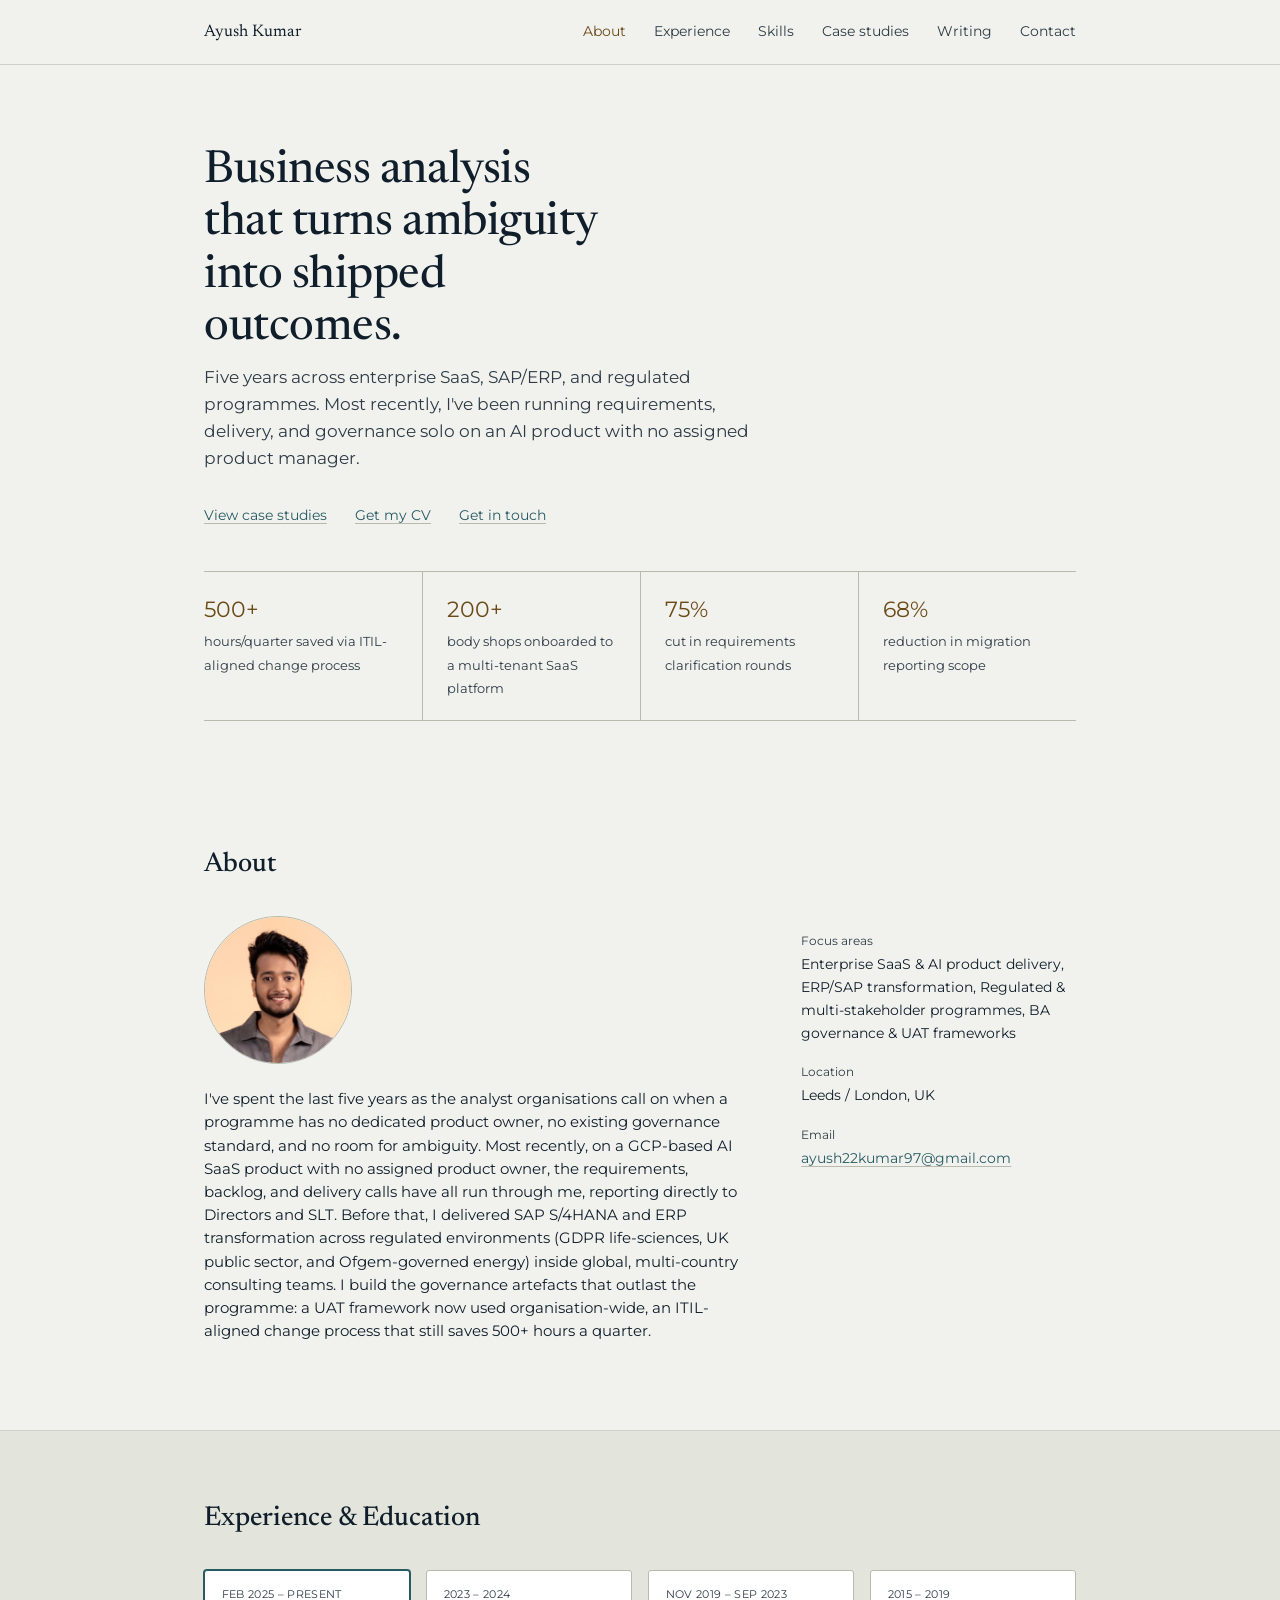
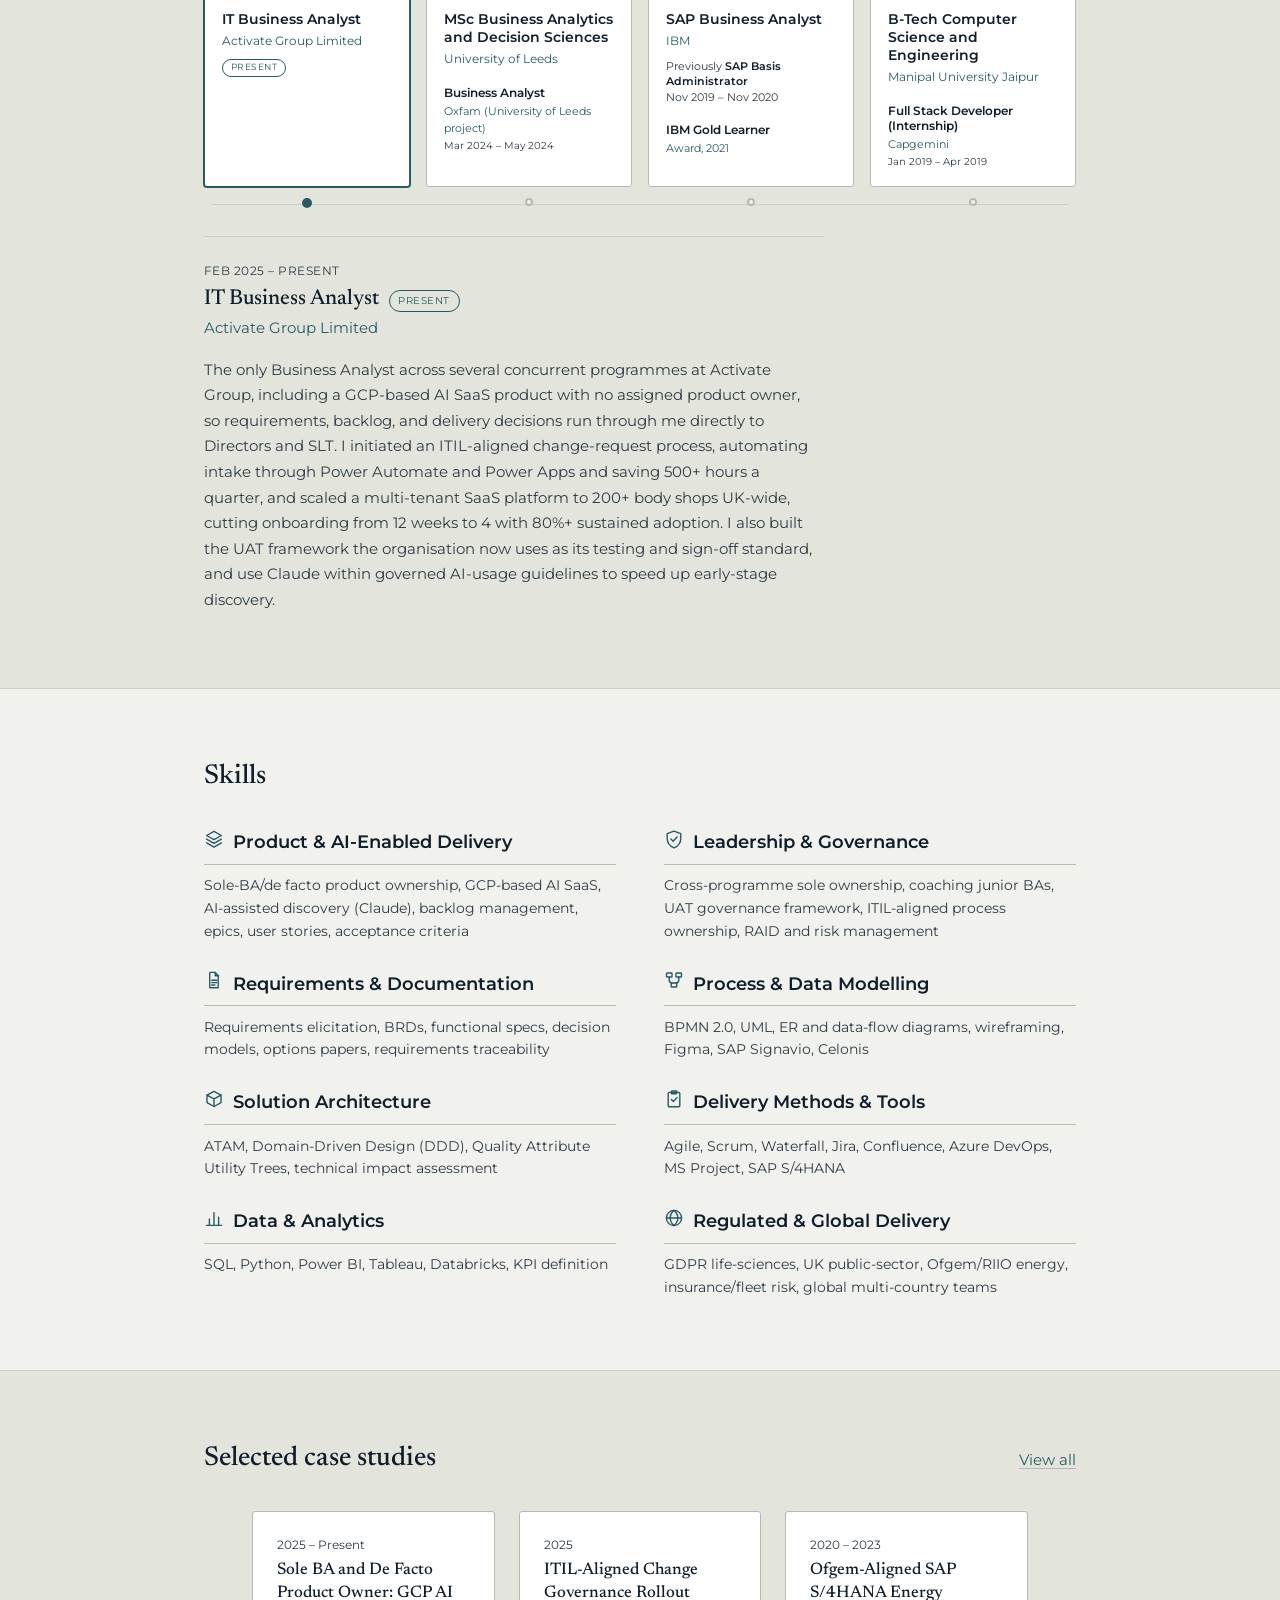
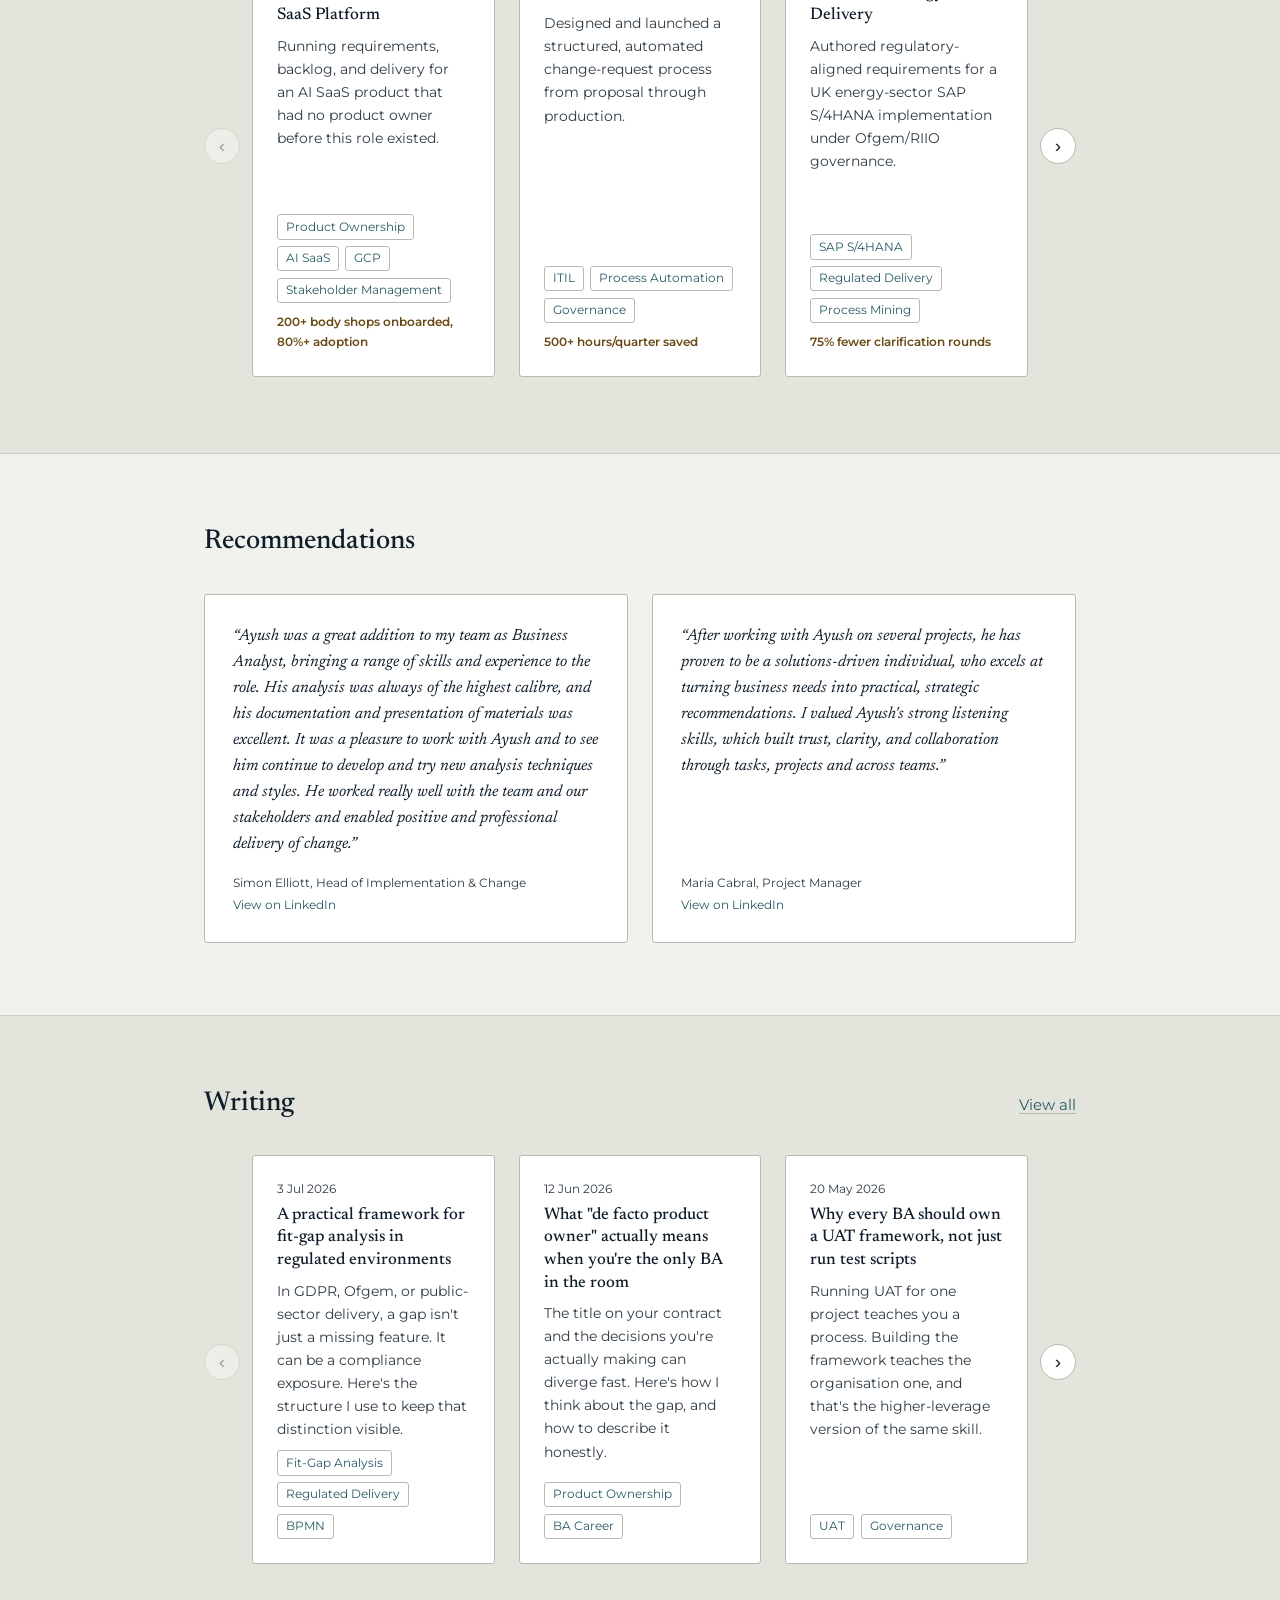
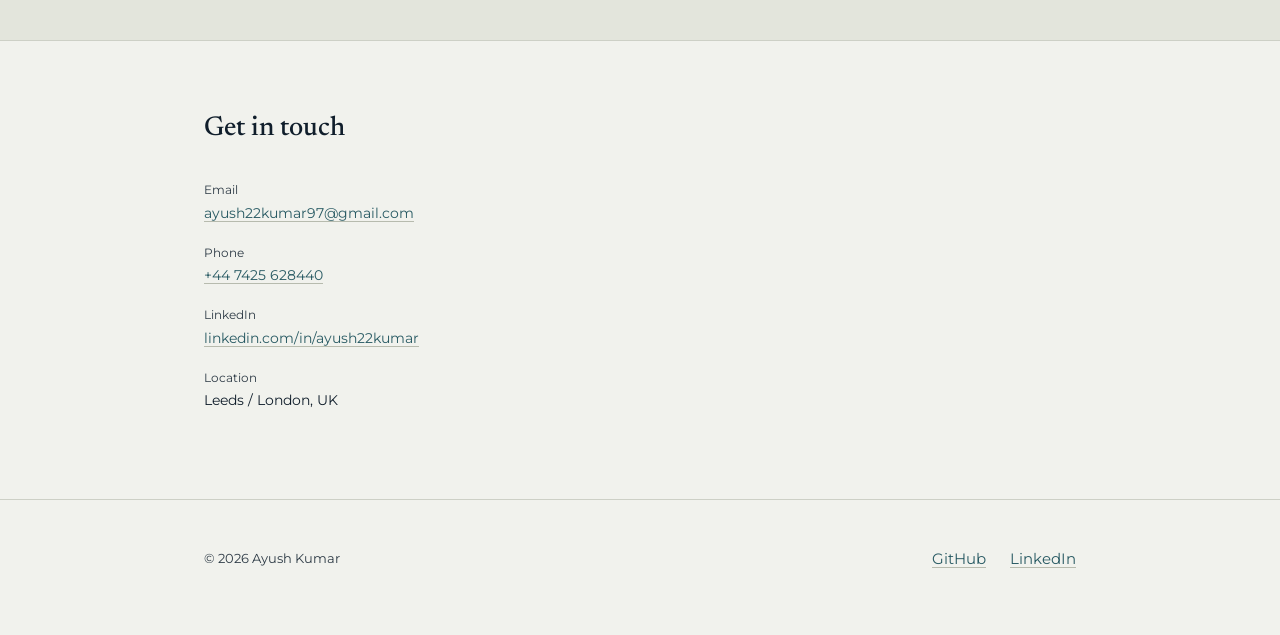
==== index.html @ 7d040b06 "commit1" ====
<!DOCTYPE html>
<html lang="en">
<head>
<meta charset="UTF-8" />
<meta name="viewport" content="width=device-width, initial-scale=1.0" />
<title>Ayush Kumar | Business Analyst</title>
<meta name="description" content="Portfolio of Ayush Kumar, Business Analyst, with 5+ years across enterprise SaaS, SAP/ERP, and regulated programme delivery. Case studies, experience, and writing." />
<link rel="icon" type="image/svg+xml" href="favicon.svg" />

<!-- Open Graph / social share preview (static, works even before JS runs) -->
<meta property="og:type" content="website" />
<meta property="og:title" content="Ayush Kumar | Business Analyst" />
<meta property="og:description" content="5+ years across enterprise SaaS, SAP/ERP, and regulated programme delivery, with requirements, delivery, and governance owned end to end. Case studies, experience, and writing." />
<meta property="og:image" content="assets/og-image.png" />
<meta property="og:url" content="https://YOUR-GITHUB-USERNAME.github.io/portfolio/" />
<meta name="twitter:card" content="summary_large_image" />
<meta name="twitter:title" content="Ayush Kumar | Business Analyst" />
<meta name="twitter:description" content="5+ years across enterprise SaaS, SAP/ERP, and regulated programme delivery, with requirements, delivery, and governance owned end to end." />
<meta name="twitter:image" content="assets/og-image.png" />

<link rel="preconnect" href="https://fonts.googleapis.com" />
<link rel="preconnect" href="https://fonts.gstatic.com" crossorigin />
<link href="https://fonts.googleapis.com/css2?family=Newsreader:ital,wght@0,400;0,500;0,600;1,400&family=Montserrat:wght@400;500;600;700&display=swap" rel="stylesheet" />
<link rel="stylesheet" href="css/styles.css" />

<script type="application/ld+json">
{
  "@context": "https://schema.org",
  "@type": "Person",
  "name": "Ayush Kumar",
  "jobTitle": "Business Analyst",
  "url": "https://YOUR-GITHUB-USERNAME.github.io/portfolio/",
  "sameAs": ["https://www.linkedin.com/in/ayush22kumar/", "https://github.com/ayush22kumar"],
  "email": "ayush22kumar97@gmail.com",
  "address": { "@type": "PostalAddress", "addressLocality": "Leeds/London", "addressCountry": "UK" }
}
</script>
</head>
<body data-page="home">

<a class="skip-link" href="#main-content">Skip to content</a>

<nav class="nav">
  <div class="nav-inner">
    <a class="nav-name" href="index.html">Ayush Kumar</a>
    <button class="nav-toggle" aria-label="Toggle menu">Menu</button>
    <ul class="nav-links">
      <li><a href="index.html#about" data-page="home">About</a></li>
      <li><a href="index.html#experience">Experience</a></li>
      <li><a href="index.html#skills">Skills</a></li>
      <li><a href="projects.html" data-page="projects">Case studies</a></li>
      <li><a href="blog.html" data-page="blog">Writing</a></li>
      <li><a href="index.html#contact">Contact</a></li>
    </ul>
  </div>
</nav>

<noscript>
  <div class="wrap" style="padding: 2rem 1.5rem;">
    <h1>Ayush Kumar | Business Analyst</h1>
    <p>5+ years across enterprise SaaS, SAP/ERP, and regulated programme delivery, with requirements, delivery, and governance owned end to end. This site works best with JavaScript enabled. In the meantime, you can reach me at
      <a href="mailto:ayush22kumar97@gmail.com">ayush22kumar97@gmail.com</a> or on
      <a href="https://www.linkedin.com/in/ayush22kumar/">LinkedIn</a>.</p>
  </div>
</noscript>

<main id="main-content">

<header class="hero">
  <div class="wrap">
    <h1>Business analysis that turns ambiguity into shipped outcomes.</h1>
    <p class="role">Five years across enterprise SaaS, SAP/ERP, and regulated programmes. Most recently, I've been running requirements, delivery, and governance solo on an AI product with no assigned product manager.</p>
    <div class="cta-row">
      <a href="projects.html">View case studies</a>
      <button type="button" class="link-btn" id="open-cv-modal">Get my CV</button>
      <a href="index.html#contact">Get in touch</a>
    </div>
    <div class="ledger" id="ledger"></div>
  </div>
</header>

<section class="section" id="about">
  <div class="wrap">
    <div class="section-head"><h2>About</h2></div>
    <div class="about-grid">
      <div>
        <div id="about-photo"></div>
        <p id="about-body"></p>
      </div>
      <dl class="fact-list" id="about-facts"></dl>
    </div>
  </div>
</section>

<section class="section section--alt" id="experience">
  <div class="wrap">
    <div class="section-head"><h2>Experience &amp; Education</h2></div>
    <div class="timeline" id="career-timeline">
      <div class="timeline-cards" id="timeline-cards" role="tablist" aria-label="Career and education timeline"></div>
      <div class="timeline-ribbon" id="timeline-ribbon" aria-hidden="true"></div>
      <div class="timeline-panel" id="timeline-panel" role="tabpanel"></div>
    </div>
  </div>
</section>

<section class="section" id="skills">
  <div class="wrap">
    <div class="section-head"><h2>Skills</h2></div>
    <div class="skills-grid" id="skills-grid"></div>
  </div>
</section>

<section class="section section--alt" id="featured-work">
  <div class="wrap">
    <div class="section-head">
      <h2>Selected case studies</h2>
      <a href="projects.html">View all</a>
    </div>
    <div class="carousel">
      <button type="button" class="carousel-arrow carousel-arrow--prev" data-carousel-target="featured-projects" aria-label="Scroll case studies left">‹</button>
      <div class="card-list card-list--carousel" id="featured-projects"></div>
      <button type="button" class="carousel-arrow carousel-arrow--next" data-carousel-target="featured-projects" aria-label="Scroll case studies right">›</button>
    </div>
  </div>
</section>

<section class="section" id="testimonials">
  <div class="wrap">
    <div class="section-head"><h2>Recommendations</h2></div>
    <div id="testimonials-list"></div>
  </div>
</section>

<section class="section section--alt" id="writing">
  <div class="wrap">
    <div class="section-head">
      <h2>Writing</h2>
      <a href="blog.html">View all</a>
    </div>
    <div class="carousel">
      <button type="button" class="carousel-arrow carousel-arrow--prev" data-carousel-target="featured-posts" aria-label="Scroll writing left">‹</button>
      <div class="card-list card-list--carousel" id="featured-posts"></div>
      <button type="button" class="carousel-arrow carousel-arrow--next" data-carousel-target="featured-posts" aria-label="Scroll writing right">›</button>
    </div>
  </div>
</section>

<section class="section" id="contact">
  <div class="wrap">
    <div class="section-head"><h2>Get in touch</h2></div>
    <dl class="fact-list">
      <dt>Email</dt><dd><a href="mailto:ayush22kumar97@gmail.com">ayush22kumar97@gmail.com</a></dd>
      <dt>Phone</dt><dd><a href="tel:+447425628440">+44 7425 628440</a></dd>
      <dt>LinkedIn</dt><dd><a href="https://www.linkedin.com/in/ayush22kumar/">linkedin.com/in/ayush22kumar</a></dd>
      <dt>Location</dt><dd>Leeds / London, UK</dd>
    </dl>
  </div>
</section>

</main>

<footer class="footer">
  <div class="wrap">
    <small>© <span id="year"></span> Ayush Kumar</small>
    <ul class="footer-links">
      <li><a href="https://github.com/ayush22kumar">GitHub</a></li>
      <li><a href="https://www.linkedin.com/in/ayush22kumar/">LinkedIn</a></li>
    </ul>
  </div>
</footer>

<div class="cv-modal-backdrop" id="cv-modal-backdrop" hidden>
  <div class="cv-modal" role="dialog" aria-modal="true" aria-labelledby="cv-modal-title">
    <button type="button" class="cv-modal-close" id="cv-modal-close" aria-label="Close">&times;</button>
    <h3 id="cv-modal-title">Request my CV</h3>
    <p class="cv-modal-copy">Leave your details and I'll follow up with a CV tailored to your role.</p>
    <form id="cv-modal-form" novalidate>
      <label for="cv-name">Name</label>
      <input type="text" id="cv-name" name="name" autocomplete="name" required />
      <label for="cv-email">Email</label>
      <input type="email" id="cv-email" name="email" autocomplete="email" required />
      <label for="cv-company">Company</label>
      <input type="text" id="cv-company" name="company" autocomplete="organization" required />
      <button type="submit" class="cv-modal-submit">Request CV</button>
      <p class="cv-modal-status" id="cv-modal-status" role="status" aria-live="polite"></p>
    </form>
  </div>
</div>

<script src="js/data.js"></script>
<script src="js/render.js"></script>
</body>
</html>
---- css/styles.css ----
/* =========================================================
   AYUSH KUMAR: PORTFOLIO STYLES
   Design tokens live at the top. Change these to re-theme
   the entire site without touching any other file.
   ========================================================= */

:root {
  /* Color */
  --ink: #101E2B;
  --ink-soft: #2E3B46;
  --paper: #F1F2ED;
  --paper-alt: #E3E5DC;
  --white: #FFFFFF;
  --accent: #6B4A18;
  --accent-soft: #DCC79A;
  --teal: #285A63;
  --line: #B7BBAE;
  --line-soft: #CDD0C6;

  /* Type */
  --font-serif: "Newsreader", Georgia, "Times New Roman", serif;
  --font-sans: "Montserrat", -apple-system, BlinkMacSystemFont, "Segoe UI", sans-serif;
  --font-mono: "Montserrat", -apple-system, BlinkMacSystemFont, "Segoe UI", sans-serif;

  /* Scale */
  --step-0: 0.95rem;
  --step-1: 1.1rem;
  --step-2: 1.35rem;
  --step-3: 1.7rem;
  --step-4: 2.25rem;
  --step-5: 2.85rem;

  --max-width: 920px;
  --radius: 3px;
}

* { box-sizing: border-box; }

html {
  scroll-behavior: smooth;
}

@media (prefers-reduced-motion: reduce) {
  html { scroll-behavior: auto; }
  * { animation: none !important; transition: none !important; }
}

body {
  margin: 0;
  background: var(--paper);
  color: var(--ink);
  font-family: var(--font-sans);
  font-size: 14.5px;
  line-height: 1.6;
  -webkit-font-smoothing: antialiased;
}

img { max-width: 100%; display: block; }

a {
  color: var(--teal);
  text-decoration: underline;
  text-decoration-color: var(--line);
  text-underline-offset: 3px;
  transition: text-decoration-color 0.15s ease;
}
a:hover { text-decoration-color: currentColor; }
a:focus-visible, button:focus-visible {
  outline: 2px solid var(--accent);
  outline-offset: 3px;
}

h1, h2, h3, h4 {
  font-family: var(--font-serif);
  font-weight: 500;
  line-height: 1.15;
  margin: 0 0 0.5em;
  color: var(--ink);
}

h1 { font-size: var(--step-5); font-weight: 450; letter-spacing: -0.01em; }
h2 { font-size: var(--step-3); }
h3 { font-size: var(--step-2); }
h4 { font-size: var(--step-1); font-family: var(--font-sans); font-weight: 600; }

p { margin: 0 0 1em; max-width: 68ch; }

.wrap {
  max-width: var(--max-width);
  margin: 0 auto;
  padding: 0 1.5rem;
}

.section {
  padding: 4.5rem 0;
  border-top: 1px solid var(--line-soft);
}
.section:first-of-type { border-top: none; }
.section--alt { background: var(--paper-alt); }

.section-head {
  display: flex;
  align-items: baseline;
  justify-content: space-between;
  gap: 1rem;
  margin-bottom: 2.25rem;
}
.section-head h2 { margin: 0; }
.section-head .count {
  font-family: var(--font-mono);
  font-size: 0.8rem;
  color: var(--ink-soft);
  white-space: nowrap;
}

/* ---------- Nav ---------- */
.nav {
  position: sticky;
  top: 0;
  z-index: 20;
  background: rgba(241, 242, 237, 0.92);
  backdrop-filter: blur(6px);
  border-bottom: 1px solid var(--line-soft);
}
.nav-inner {
  max-width: var(--max-width);
  margin: 0 auto;
  padding: 0 1.5rem;
  display: flex;
  align-items: center;
  justify-content: space-between;
  height: 64px;
}
.nav-name {
  font-family: var(--font-serif);
  font-size: 1.05rem;
  color: var(--ink);
  text-decoration: none;
}
.nav-links {
  display: flex;
  gap: 1.75rem;
  list-style: none;
  margin: 0;
  padding: 0;
}
.nav-links a {
  color: var(--ink-soft);
  text-decoration: none;
  font-size: 0.88rem;
}
.nav-links a:hover { color: var(--ink); }
.nav-links a.current { color: var(--accent); }

.nav-toggle {
  display: none;
  background: none;
  border: 1px solid var(--line);
  border-radius: var(--radius);
  padding: 0.4rem 0.6rem;
  font-family: var(--font-sans);
  cursor: pointer;
}

@media (max-width: 640px) {
  .nav-links {
    position: absolute;
    top: 64px;
    left: 0;
    right: 0;
    background: var(--paper);
    border-bottom: 1px solid var(--line-soft);
    flex-direction: column;
    gap: 0;
    padding: 0.5rem 1.5rem 1rem;
    display: none;
  }
  .nav-links.open { display: flex; }
  .nav-links a { padding: 0.6rem 0; border-bottom: 1px solid var(--line-soft); }
  .nav-toggle { display: block; }
}

/* ---------- Hero ---------- */
.hero {
  padding: 5rem 0 3.5rem;
}
.hero .eyebrow {
  font-family: var(--font-mono);
  font-size: 0.78rem;
  color: var(--teal);
  margin-bottom: 1rem;
}
.hero h1 {
  max-width: 15ch;
  margin-bottom: 0.6rem;
}
.hero .role {
  font-size: 1.05rem;
  color: var(--ink-soft);
  max-width: 52ch;
  margin-bottom: 2rem;
}
.hero .cta-row {
  display: flex;
  flex-wrap: wrap;
  gap: 1.75rem;
  margin-bottom: 2.75rem;
}
.hero .cta-row a,
.hero .cta-row .link-btn {
  font-size: 0.9rem;
}

.ledger {
  display: flex;
  flex-wrap: wrap;
  border-top: 1px solid var(--line);
  border-bottom: 1px solid var(--line);
}
.ledger-item {
  flex: 1 1 160px;
  padding: 1.25rem 1.5rem;
  border-left: 1px solid var(--line);
}
.ledger-item:first-child { border-left: none; padding-left: 0; }
.ledger-item:last-child { padding-right: 0; }
.ledger-num {
  font-family: var(--font-mono);
  font-size: 1.35rem;
  color: var(--accent);
  display: block;
  margin-bottom: 0.25rem;
}
.ledger-label {
  font-size: 0.8rem;
  color: var(--ink-soft);
  line-height: 1.45;
}

/* ---------- About ---------- */
.about-grid {
  display: grid;
  grid-template-columns: 2fr 1fr;
  gap: 3rem;
}
@media (max-width: 700px) {
  .about-grid { grid-template-columns: 1fr; }
}
.fact-list dt {
  font-size: 0.76rem;
  color: var(--ink-soft);
  margin-top: 1.1rem;
}
.fact-list dt:first-child { margin-top: 0; }
.fact-list dd {
  margin: 0.15rem 0 0;
  font-size: 0.9rem;
}

/* ---------- Experience & education: tile timeline ---------- */
.timeline-cards {
  display: flex;
  gap: 1rem;
  align-items: stretch;
}
@media (max-width: 860px) {
  .timeline-cards { flex-wrap: wrap; }
  .timeline-cards .timeline-card { flex: 0 0 calc(50% - 0.5rem); }
}
@media (max-width: 560px) {
  .timeline-cards { flex-direction: column; }
  .timeline-cards .timeline-card { flex: 1 1 auto; height: auto; min-height: 168px; }
}

.timeline-card {
  flex: 1;
  min-width: 0;
  min-height: 196px;
  border: 1px solid var(--line);
  border-radius: var(--radius);
  background: var(--white);
  padding: 0.95rem 1.05rem;
  font: inherit;
  color: inherit;
  text-align: left;
  cursor: pointer;
  display: flex;
  flex-direction: column;
  transition: border-color 0.15s ease, box-shadow 0.15s ease;
}
.timeline-card.is-active { border-color: var(--teal); box-shadow: 0 0 0 1px var(--teal); }
.timeline-card-date {
  font-family: var(--font-mono);
  font-size: 0.68rem;
  text-transform: uppercase;
  letter-spacing: 0.03em;
  color: var(--ink-soft);
  margin-bottom: 0.4rem;
}
.timeline-card-title { font-weight: 600; font-size: 0.86rem; color: var(--ink); line-height: 1.32; }
.timeline-card-org { color: var(--teal); font-size: 0.78rem; margin-top: 0.15rem; }
.timeline-card-flag {
  display: inline-block;
  width: fit-content;
  margin-top: 0.5rem;
  font-family: var(--font-mono);
  font-size: 0.58rem;
  text-transform: uppercase;
  letter-spacing: 0.05em;
  color: var(--teal);
  border: 1px solid var(--teal);
  border-radius: 999px;
  padding: 0.05rem 0.5rem;
}
.timeline-card-secondary { margin-top: 0.5rem; font-size: 0.7rem; color: var(--ink-soft); line-height: 1.4; }
.timeline-card-secondary b { color: var(--ink); font-weight: 600; }
.timeline-card-divider { border: none; border-top: 1px dashed var(--line-soft); margin: 0.55rem 0 0.45rem; }
.timeline-card-related-title { font-weight: 600; font-size: 0.74rem; color: var(--ink); line-height: 1.3; }
.timeline-card-related-org { color: var(--teal); font-size: 0.68rem; margin-top: 0.1rem; }
.timeline-card-related-range { color: var(--ink-soft); font-size: 0.65rem; margin-top: 0.05rem; }

.timeline-ribbon { position: relative; height: 14px; margin: 0.7rem 0 1.5rem; }
@media (max-width: 860px) { .timeline-ribbon { display: none; } }
.timeline-ribbon-line { position: absolute; left: 0.5rem; right: 0.5rem; top: 6px; height: 1px; background: var(--line-soft); }
.timeline-ribbon-dots { display: flex; gap: 1rem; position: relative; }
.timeline-ribbon-dots > span { flex: 1; display: flex; justify-content: center; }
.timeline-ribbon-dot {
  width: 8px;
  height: 8px;
  border-radius: 50%;
  background: var(--paper);
  border: 2px solid var(--line);
  position: relative;
  z-index: 1;
  transition: background 0.2s ease, border-color 0.2s ease, width 0.2s ease, height 0.2s ease;
}
.timeline-ribbon-dot.is-active { background: var(--teal); border-color: var(--teal); width: 10px; height: 10px; }

.timeline-panel {
  margin-top: 0;
  padding-top: 1.5rem;
  padding-right: 0.75rem;
  border-top: 1px solid var(--line-soft);
  max-width: 62ch;
  height: 380px;
  overflow-y: auto;
  overscroll-behavior: contain;
  scrollbar-width: thin;
  scrollbar-color: var(--line) transparent;
  transition: opacity 0.15s ease;
}
.timeline-panel.is-fading { opacity: 0; }
.timeline-panel::-webkit-scrollbar { width: 6px; }
.timeline-panel::-webkit-scrollbar-track { background: transparent; }
.timeline-panel::-webkit-scrollbar-thumb { background: var(--line); border-radius: 3px; }
@media (max-width: 560px) {
  .timeline-panel { height: 340px; }
}
.timeline-sub {
  margin-top: 1.1rem;
  padding-top: 1rem;
  border-top: 1px dashed var(--line-soft);
}
.timeline-sub-head { font-size: 0.86rem; color: var(--ink); margin-bottom: 0.3rem; }
.timeline-sub-head b { color: var(--ink); }
.timeline-sub p { margin: 0; color: var(--ink-soft); font-size: 0.88rem; line-height: 1.6; }
.timeline-content-date {
  font-family: var(--font-mono);
  font-size: 0.78rem;
  letter-spacing: 0.04em;
  text-transform: uppercase;
  color: var(--ink-soft);
  margin-bottom: 0.35rem;
}
.timeline-content-title-row {
  display: flex;
  align-items: baseline;
  flex-wrap: wrap;
  gap: 0.6rem;
}
.timeline-content-title {
  margin: 0;
  font-family: var(--font-serif);
  font-size: var(--step-2);
  color: var(--ink);
}
.timeline-current-flag {
  font-family: var(--font-mono);
  font-size: 0.64rem;
  text-transform: uppercase;
  letter-spacing: 0.05em;
  color: var(--teal);
  border: 1px solid var(--teal);
  border-radius: 999px;
  padding: 0.12rem 0.55rem;
}
.timeline-content-org { color: var(--teal); font-size: 0.92rem; margin: 0.3rem 0 1rem; }
.timeline-content-detail { margin: 0; color: var(--ink-soft); font-size: 0.94rem; line-height: 1.7; }

.timeline-related {
  margin-top: 1.35rem;
  padding-top: 1.1rem;
  border-top: 1px dashed var(--line-soft);
}
.timeline-related-head {
  display: flex;
  flex-wrap: wrap;
  align-items: baseline;
  gap: 0.5rem;
  margin-bottom: 0.35rem;
}
.timeline-related-title { font-weight: 600; color: var(--ink); font-size: 0.9rem; }
.timeline-related-org { color: var(--teal); font-size: 0.84rem; }
.timeline-related-range { color: var(--ink-soft); font-size: 0.75rem; font-family: var(--font-mono); }
.timeline-related-detail { margin: 0.2rem 0 0; color: var(--ink-soft); font-size: 0.88rem; }

/* ---------- Skills ---------- */
.skills-grid {
  display: grid;
  grid-template-columns: repeat(2, 1fr);
  gap: 1.75rem 3rem;
}
@media (max-width: 640px) {
  .skills-grid { grid-template-columns: 1fr; }
}
.skill-head {
  display: flex;
  align-items: center;
  gap: 0.55rem;
  border-bottom: 1px solid var(--line);
  padding-bottom: 0.5rem;
  margin-bottom: 0.6rem;
}
.skill-head svg {
  flex-shrink: 0;
  color: var(--teal);
}
.skill-group h4 {
  margin: 0;
  color: var(--ink);
}
.skill-group p {
  color: var(--ink-soft);
  font-size: 0.88rem;
  margin: 0;
}

/* ---------- Cards (projects / blog) ---------- */
.card-list {
  display: grid;
  grid-template-columns: repeat(3, 1fr);
  gap: 1.5rem;
  align-items: stretch;
}
@media (max-width: 860px) {
  .card-list { grid-template-columns: repeat(2, 1fr); }
}
@media (max-width: 560px) {
  .card-list { grid-template-columns: 1fr; }
}

/* ---------- Carousel (homepage featured sections) ---------- */
.carousel {
  display: flex;
  align-items: stretch;
  gap: 0.75rem;
}
.card-list--carousel {
  display: flex;
  flex-wrap: nowrap;
  overflow-x: auto;
  scroll-snap-type: x mandatory;
  gap: 1.5rem;
  padding-bottom: 0.25rem;
  scrollbar-width: none;
}
.card-list--carousel::-webkit-scrollbar { display: none; }
.card-list--carousel .card {
  flex: 0 0 calc((100% - 3rem) / 3);
  scroll-snap-align: start;
}
@media (max-width: 860px) {
  .card-list--carousel .card { flex-basis: calc((100% - 1.5rem) / 2); }
}
@media (max-width: 560px) {
  .card-list--carousel .card { flex-basis: 85%; }
}
.carousel-arrow {
  flex: 0 0 auto;
  align-self: center;
  width: 2.25rem;
  height: 2.25rem;
  border-radius: 50%;
  border: 1px solid var(--line);
  background: var(--white);
  color: var(--ink);
  font-size: 1.2rem;
  line-height: 1;
  cursor: pointer;
  transition: border-color 0.15s ease, color 0.15s ease;
}
.carousel-arrow:hover:not(:disabled) { border-color: var(--teal); color: var(--teal); }
.carousel-arrow:disabled { opacity: 0.35; cursor: default; }
@media (max-width: 560px) {
  .carousel-arrow { display: none; }
}

.card {
  display: flex;
  flex-direction: column;
  height: 100%;
  padding: 1.5rem;
  border: 1px solid var(--line);
  border-radius: var(--radius);
  background: var(--white);
  text-decoration: none;
  color: inherit;
  transition: border-color 0.15s ease;
}
.card:hover { border-color: var(--teal); }
.card-top {
  display: flex;
  flex-direction: column;
  gap: 0.3rem;
  margin-bottom: 0.5rem;
}
.card-top .card-date { order: -1; }
.card h3 {
  margin: 0;
  font-size: 1.05rem;
  line-height: 1.35;
  color: var(--ink);
}
.card:hover h3 { color: var(--teal); }
.card-date {
  font-family: var(--font-mono);
  font-size: 0.72rem;
  color: var(--ink-soft);
  white-space: nowrap;
}
.card-summary {
  color: var(--ink-soft);
  margin-bottom: 0.6rem;
  font-size: 0.9rem;
}
.tag-row {
  display: flex;
  flex-wrap: wrap;
  gap: 0.4rem;
  margin-top: auto;
}
.tag {
  font-size: 0.72rem;
  font-family: var(--font-mono);
  color: var(--teal);
  border: 1px solid var(--line);
  border-radius: var(--radius);
  padding: 0.15rem 0.5rem;
}
.card-metric {
  font-size: 0.78rem;
  color: var(--accent);
  font-weight: 600;
  margin-top: 0.6rem;
}

.empty-state {
  grid-column: 1 / -1;
  padding: 2.5rem 0;
  color: var(--ink-soft);
  border-top: 1px solid var(--line-soft);
}
.empty-state strong { color: var(--ink); }

/* ---------- Detail pages ---------- */
.detail-header {
  padding: 3.5rem 0 2.5rem;
  border-bottom: 1px solid var(--line-soft);
}
.detail-header .back-link {
  display: inline-block;
  margin-bottom: 1.5rem;
  font-size: 0.85rem;
  color: var(--ink-soft);
  text-decoration: none;
}
.detail-header .back-link:hover { color: var(--teal); }
.detail-meta {
  display: flex;
  flex-wrap: wrap;
  gap: 0.6rem;
  margin-top: 1rem;
}
.detail-body { padding: 3rem 0; }
.detail-body h4 {
  margin-top: 2.25rem;
  color: var(--teal);
}
.detail-body p { max-width: 70ch; }
.outcome-strip {
  display: flex;
  flex-wrap: wrap;
  gap: 2rem;
  margin: 2rem 0;
  padding: 1.5rem 0;
  border-top: 1px solid var(--line);
  border-bottom: 1px solid var(--line);
}
.outcome-strip .ledger-num { font-size: 1.15rem; }

/* ---------- Footer ---------- */
.footer {
  padding: 3rem 0 4rem;
  border-top: 1px solid var(--line-soft);
}
.footer .wrap {
  display: flex;
  justify-content: space-between;
  align-items: center;
  flex-wrap: wrap;
  gap: 1rem;
}
.footer-links {
  display: flex;
  gap: 1.5rem;
  list-style: none;
  margin: 0;
  padding: 0;
}
.footer small {
  color: var(--ink-soft);
  font-size: 0.8rem;
}

button.link-btn {
  background: none;
  border: none;
  padding: 0;
  font: inherit;
  color: var(--teal);
  text-decoration: underline;
  text-decoration-color: var(--line);
  text-underline-offset: 3px;
  cursor: pointer;
}
button.link-btn:hover { text-decoration-color: currentColor; }

/* ---------- CV request modal ---------- */
.cv-modal-backdrop {
  position: fixed;
  inset: 0;
  background: rgba(16, 30, 43, 0.55);
  display: flex;
  align-items: center;
  justify-content: center;
  padding: 1.5rem;
  z-index: 50;
}
.cv-modal-backdrop[hidden] { display: none; }
.cv-modal {
  position: relative;
  width: 100%;
  max-width: 380px;
  background: var(--white);
  border: 1px solid var(--line);
  border-radius: var(--radius);
  padding: 2rem 1.75rem 1.75rem;
}
.cv-modal h3 {
  font-size: var(--step-1);
  margin-bottom: 0.4rem;
}
.cv-modal-copy {
  color: var(--ink-soft);
  font-size: 0.86rem;
  margin-bottom: 1.25rem;
}
.cv-modal-close {
  position: absolute;
  top: 0.6rem;
  right: 0.75rem;
  background: none;
  border: none;
  font-size: 1.4rem;
  line-height: 1;
  color: var(--ink-soft);
  cursor: pointer;
  padding: 0.25rem;
}
.cv-modal-close:hover { color: var(--ink); }
#cv-modal-form label {
  display: block;
  font-size: 0.76rem;
  color: var(--ink-soft);
  margin: 0.9rem 0 0.3rem;
}
#cv-modal-form label:first-of-type { margin-top: 0; }
#cv-modal-form input {
  width: 100%;
  padding: 0.55rem 0.7rem;
  border: 1px solid var(--line);
  border-radius: var(--radius);
  background: var(--paper);
  color: var(--ink);
  font: inherit;
  font-size: 0.88rem;
}
#cv-modal-form input:focus-visible {
  outline: 2px solid var(--accent);
  outline-offset: 2px;
}
.cv-modal-submit {
  display: block;
  width: 100%;
  margin-top: 1.25rem;
  padding: 0.65rem 1rem;
  background: var(--ink);
  color: var(--white);
  border: none;
  border-radius: var(--radius);
  font: inherit;
  font-size: 0.88rem;
  font-weight: 600;
  cursor: pointer;
}
.cv-modal-submit:hover { background: var(--teal); }
.cv-modal-status {
  margin: 0.75rem 0 0;
  font-size: 0.8rem;
  color: var(--teal);
  min-height: 1em;
}

/* ---------- Accessibility: skip link ---------- */
.skip-link {
  position: absolute;
  left: -999px;
  top: 0;
  background: var(--ink);
  color: var(--white);
  padding: 0.75rem 1.25rem;
  z-index: 100;
  text-decoration: none;
  border-radius: 0 0 var(--radius) 0;
}
.skip-link:focus {
  left: 0;
}

/* ---------- Diagrams in case studies ---------- */
.diagram-block {
  margin: 1.5rem 0 2rem;
  border: 1px solid var(--line);
  background: var(--white);
  padding: 1.25rem;
}
.diagram-block img { width: 100%; height: auto; }
.diagram-caption {
  font-size: 0.78rem;
  color: var(--ink-soft);
  margin-top: 0.75rem;
  margin-bottom: 0;
}

/* ---------- Testimonials ---------- */
#testimonials-list {
  display: grid;
  grid-template-columns: repeat(2, 1fr);
  gap: 1.5rem;
  align-items: stretch;
}
@media (max-width: 700px) {
  #testimonials-list { grid-template-columns: 1fr; }
}
.testimonial {
  display: flex;
  flex-direction: column;
  height: 100%;
  padding: 1.75rem;
  border: 1px solid var(--line);
  border-radius: var(--radius);
  background: var(--white);
}
.testimonial blockquote {
  margin: 0 0 1rem;
  font-family: var(--font-serif);
  font-size: 1.02rem;
  font-style: italic;
  color: var(--ink);
  max-width: 62ch;
}
.testimonial-footer {
  margin-top: auto;
  display: flex;
  flex-direction: column;
  gap: 0.2rem;
}
.testimonial cite {
  font-style: normal;
  font-size: 0.74rem;
  color: var(--ink-soft);
}
.testimonial-linkedin {
  font-size: 0.72rem;
  color: var(--teal);
  text-decoration: none;
}
.testimonial-linkedin:hover { text-decoration: underline; }
.testimonial .placeholder-flag {
  display: inline-block;
  margin-top: 0.5rem;
  font-family: var(--font-mono);
  font-size: 0.72rem;
  color: var(--teal);
  border: 1px dashed var(--line);
  padding: 0.2rem 0.5rem;
}

.context-line {
  font-size: 0.85rem;
  color: var(--ink-soft);
  border-left: 2px solid var(--line);
  padding-left: 0.85rem;
  margin: 1rem 0 1.75rem;
}

.scope-line {
  font-size: 0.8rem;
  color: var(--ink-soft);
  background: var(--paper-alt);
  border: 1px solid var(--line);
  padding: 0.75rem 1rem;
  margin: 0 0 1.75rem;
}
.scope-label {
  font-family: var(--font-mono);
  font-size: 0.72rem;
  color: var(--teal);
  text-transform: uppercase;
  letter-spacing: 0.04em;
  margin-right: 0.4rem;
}

.scope-badge {
  display: inline-block;
  font-size: 0.72rem;
  font-family: var(--font-mono);
  color: var(--teal);
  border: 1px dashed var(--line);
  padding: 0.15rem 0.5rem;
  margin-bottom: 0.6rem;
}

/* ---------- Profile photo ---------- */
.profile-photo {
  width: 148px;
  height: 148px;
  border-radius: 50%;
  object-fit: cover;
  border: 1px solid var(--line);
  margin-bottom: 1.5rem;
}
@media (max-width: 700px) {
  .profile-photo { width: 112px; height: 112px; }
}
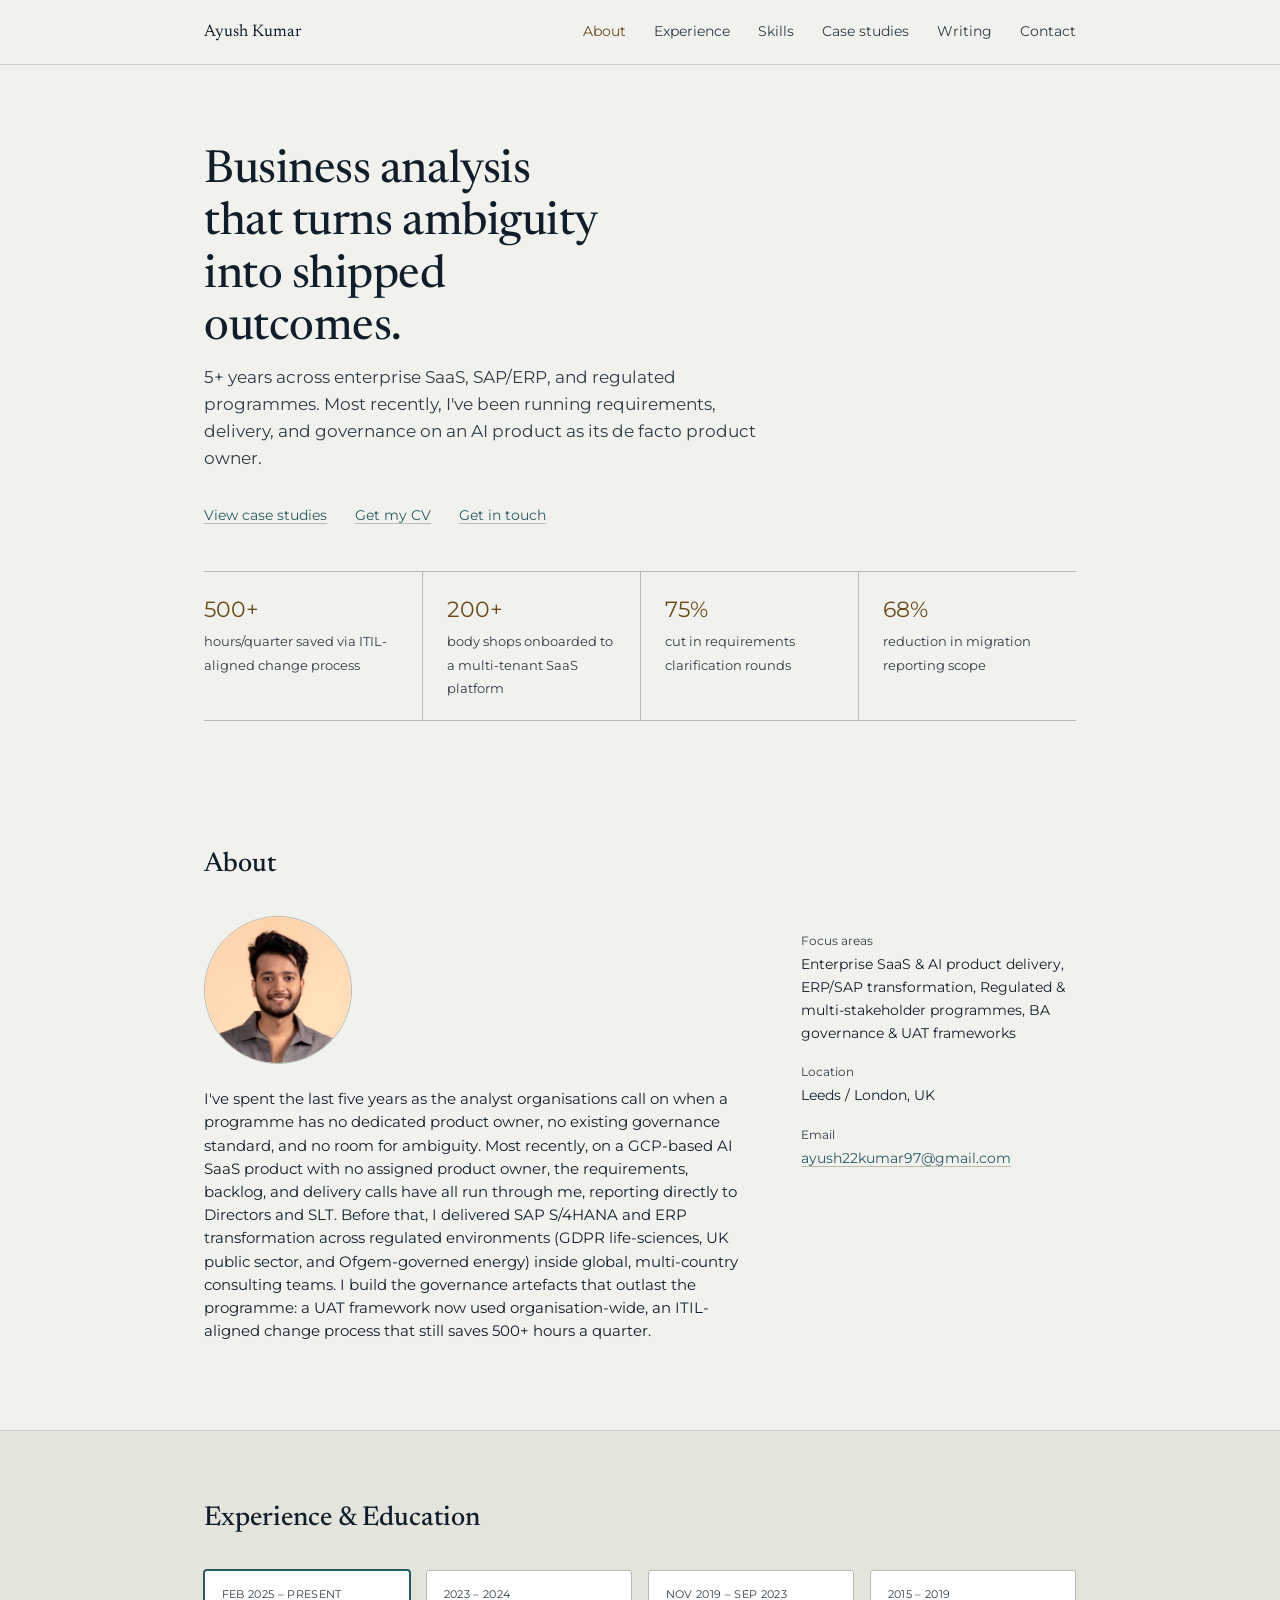
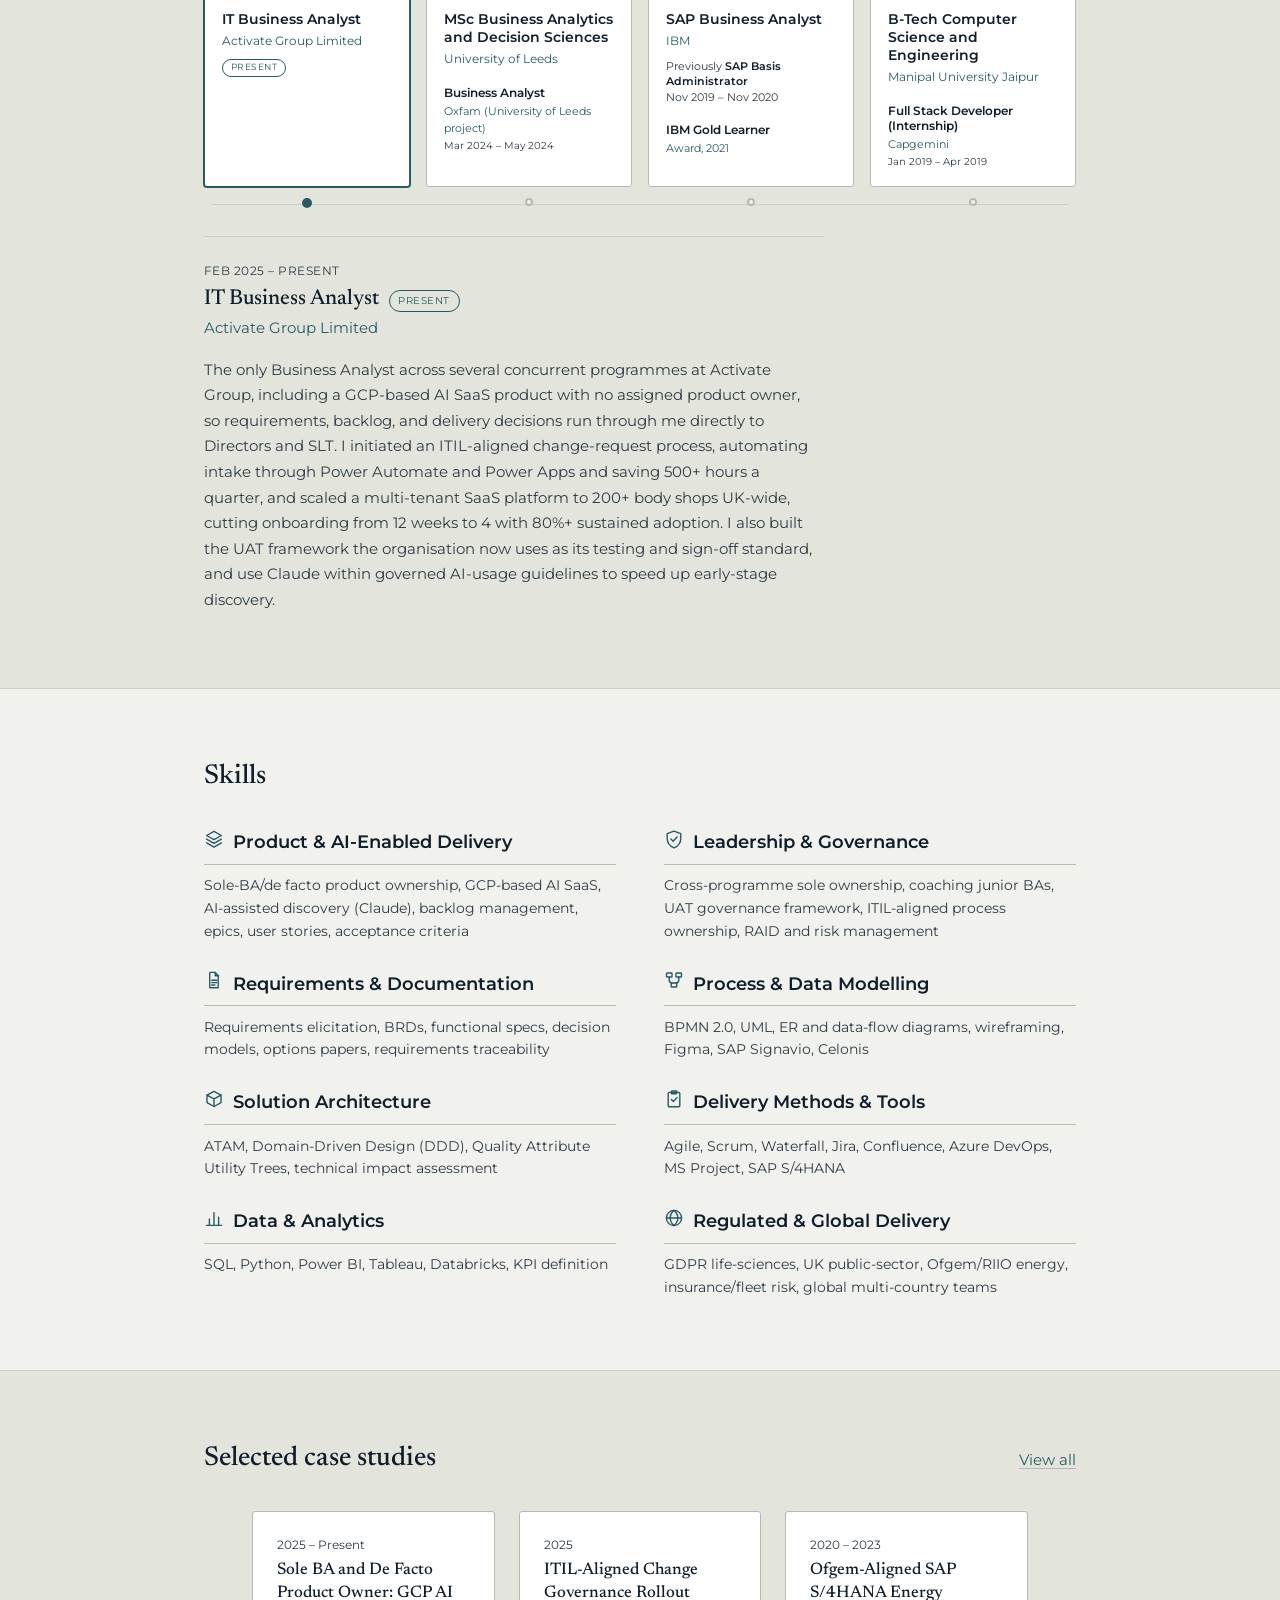
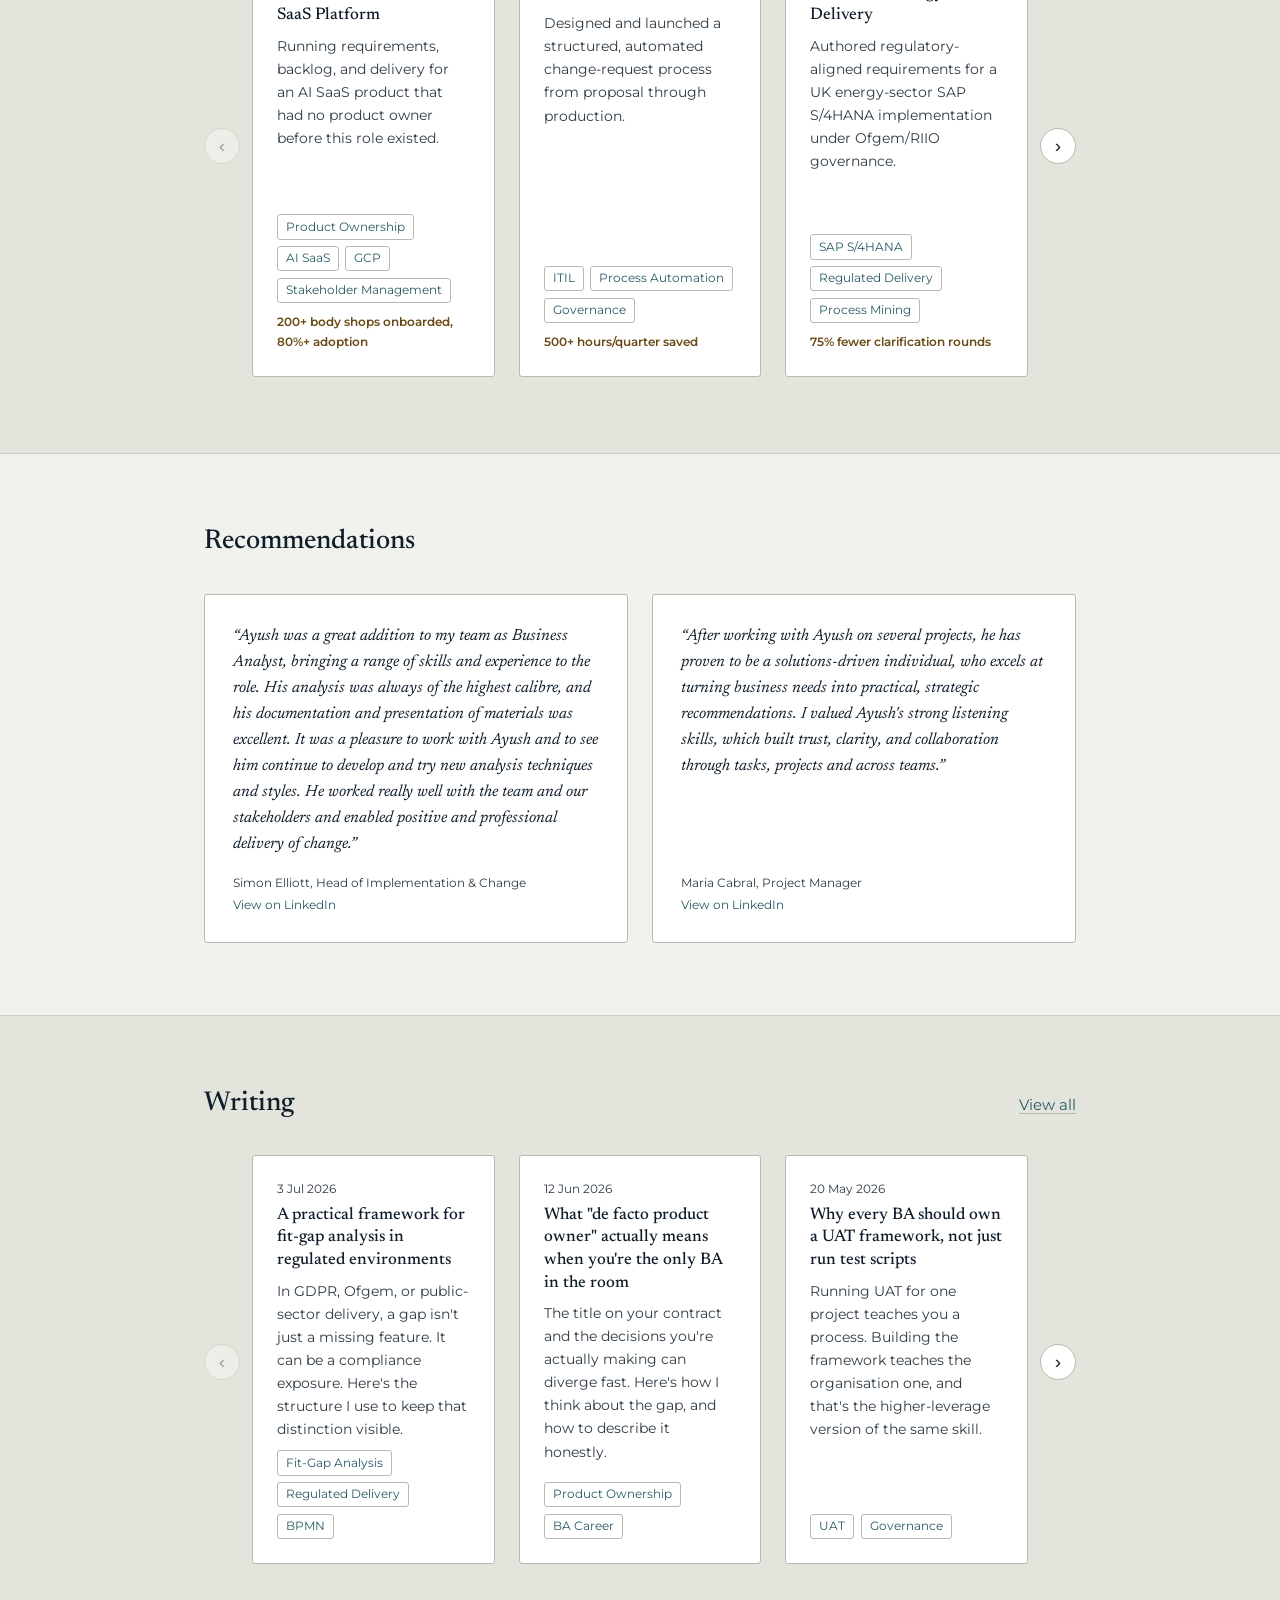
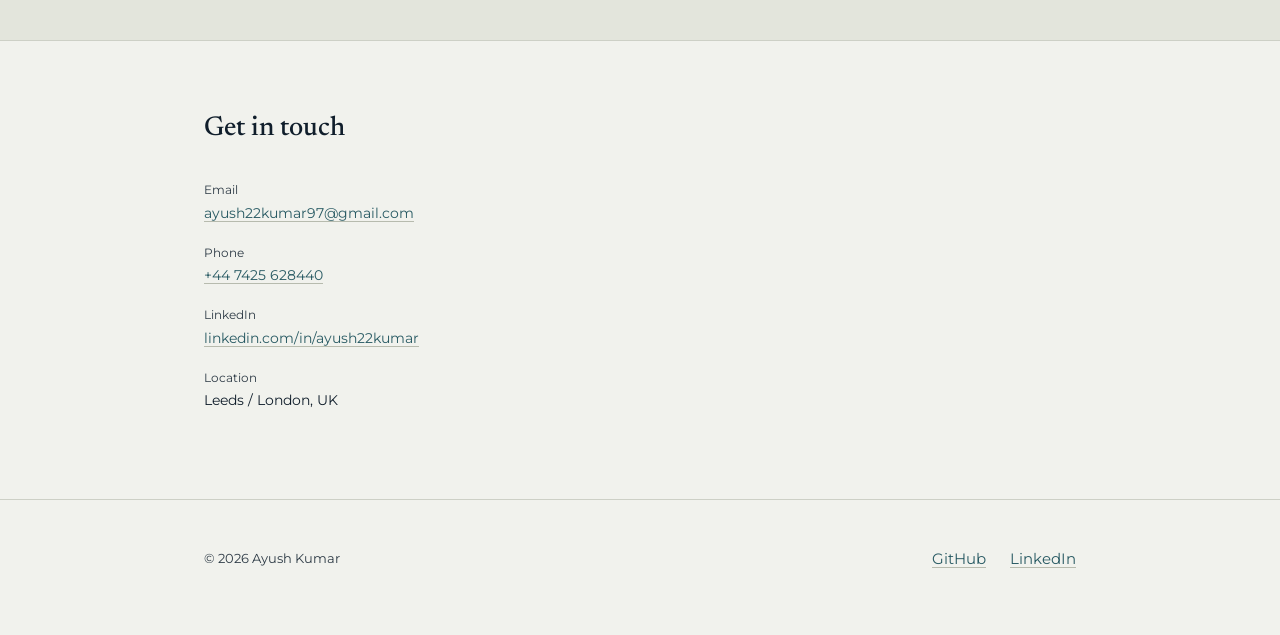
==== commit 86346fb1: "commit4" ====
--- a/index.html
+++ b/index.html
@@ -12,7 +12,7 @@
 <meta property="og:title" content="Ayush Kumar | Business Analyst" />
 <meta property="og:description" content="5+ years across enterprise SaaS, SAP/ERP, and regulated programme delivery, with requirements, delivery, and governance owned end to end. Case studies, experience, and writing." />
 <meta property="og:image" content="assets/og-image.png" />
-<meta property="og:url" content="https://YOUR-GITHUB-USERNAME.github.io/portfolio/" />
+<meta property="og:url" content="https://ayush22kumar.github.io/portfolio/" /><link rel="canonical" href="https://ayush22kumar.github.io/Portfolio/">
 <meta name="twitter:card" content="summary_large_image" />
 <meta name="twitter:title" content="Ayush Kumar | Business Analyst" />
 <meta name="twitter:description" content="5+ years across enterprise SaaS, SAP/ERP, and regulated programme delivery, with requirements, delivery, and governance owned end to end." />
@@ -29,7 +29,7 @@
   "@type": "Person",
   "name": "Ayush Kumar",
   "jobTitle": "Business Analyst",
-  "url": "https://YOUR-GITHUB-USERNAME.github.io/portfolio/",
+  "url": "https://ayush22kumar.github.io/Portfolio/",
   "sameAs": ["https://www.linkedin.com/in/ayush22kumar/", "https://github.com/ayush22kumar"],
   "email": "ayush22kumar97@gmail.com",
   "address": { "@type": "PostalAddress", "addressLocality": "Leeds/London", "addressCountry": "UK" }
@@ -69,7 +69,7 @@
 <header class="hero">
   <div class="wrap">
     <h1>Business analysis that turns ambiguity into shipped outcomes.</h1>
-    <p class="role">Five years across enterprise SaaS, SAP/ERP, and regulated programmes. Most recently, I've been running requirements, delivery, and governance solo on an AI product with no assigned product manager.</p>
+    <p class="role">5+ years across enterprise SaaS, SAP/ERP, and regulated programmes. Most recently, I've been running requirements, delivery, and governance on an AI product as its de facto product owner.</p>
     <div class="cta-row">
       <a href="projects.html">View case studies</a>
       <button type="button" class="link-btn" id="open-cv-modal">Get my CV</button>
@@ -173,7 +173,7 @@
   <div class="cv-modal" role="dialog" aria-modal="true" aria-labelledby="cv-modal-title">
     <button type="button" class="cv-modal-close" id="cv-modal-close" aria-label="Close">&times;</button>
     <h3 id="cv-modal-title">Request my CV</h3>
-    <p class="cv-modal-copy">Leave your details and I'll follow up with a CV tailored to your role.</p>
+    <p class="cv-modal-copy">Leave your details below and you'll receive a copy of my CV shortly.</p>
     <form id="cv-modal-form" novalidate>
       <label for="cv-name">Name</label>
       <input type="text" id="cv-name" name="name" autocomplete="name" required />
